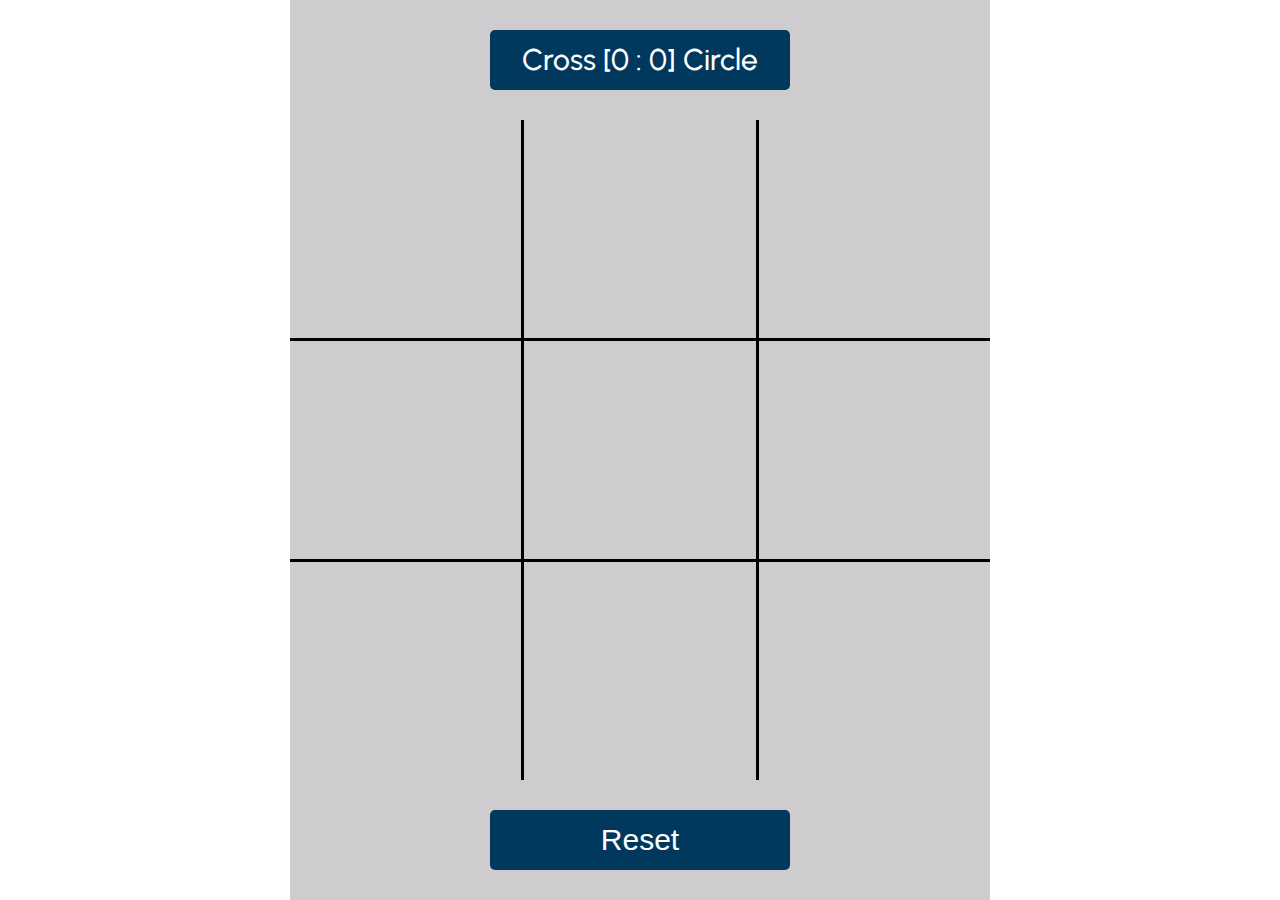
==== krestik-nolik/html/index.html @ dbb99fd6 "Add files via upload" ====
<!DOCTYPE html>
<html lang="en">
<head>
    <meta charset="UTF-8">
    <meta http-equiv="X-UA-Compatible" content="IE=edge">
    <meta name="viewport" content="width=device-width, initial-scale=1.0">
    <title>Document</title>
    <link rel="stylesheet" href="../css/style.css">
</head>
<body>
    <div class="content">
        <div class="counter">Cross [<span id="krestik">0</span> : <span id="nolik">0</span>] Circle</div>
        <div class="field" id="field">
            <div class="line line_ver"></div>
            <div class="line line_ver"></div>
            <div class="line line_hor"></div>
            <div class="line line_hor"></div>
            <div class="field1"></div>
            <div class="field1"></div>
            <div class="field1"></div>
            <div class="field1"></div>
            <div class="field1"></div>
            <div class="field1"></div>
            <div class="field1"></div>
            <div class="field1"></div>
            <div class="field1"></div>
        </div>
        <button id="reset">Reset</button>
    </div>
</body>
<script src="../js/script.js" type="text/javascript"></script>
</html>
---- krestik-nolik/css/style.css ----
*{
    margin: 0;
    padding: 0;
}
:root{
    --width: 3px;
    --color: black;
    --size: 700px;
    --btn_bg: #01395e;
    --btn_bg_hover: #0091cf;
    --orange: #ceccce;
    --coral: #fd4445;
}

@font-face {
    font-family: urbanist;
    src: url(../fonts/Urbanist-Medium.ttf);
    font-weight: 400;
}

.content{
    width: min(100% - 15px, var(--size));
    height: 100vh;
    margin-inline: auto;
    display: flex;
    flex-direction: column;
    align-items: center;
    justify-content: center;
    font-family: urbanist;
    background-color: var(--orange);
}
.field{
    display: flex;
    justify-content: center;
    flex-wrap: wrap;
    width: var(--size);
    height: var(--size);
    position: relative;
}
.field1{
    width: 33%;
    height: 33%;
    text-align: center;
    color: var(--coral);
    font-size: calc(0.25*var(--size));
}
.line_ver{
    height: 100%;
    width: var(--width);
}
.line_hor{
    width: 100%;
    height: var(--width);
}
.line{
    position: absolute;
    background-color: var(--color);
}
.line_ver:nth-child(1){
    left: 33%;
}
.line_ver:nth-child(2){
    right: 33%;
}
.line_hor:nth-child(3){
    top: 33%;
}
.line_hor:nth-child(4){
    bottom: 33%;
}
#reset, .counter{
    width: 300px;
    height: 60px;
    line-height: 60px;
    margin: 30px;
    color: white;
    font-size: 30px;
    border-radius: 5px;
    border: none;
    background-color: var(--btn_bg);
    transition: all .15s ease-out;
    text-align: center;
}
#reset:hover{
    background-color: var(--btn_bg_hover);
}
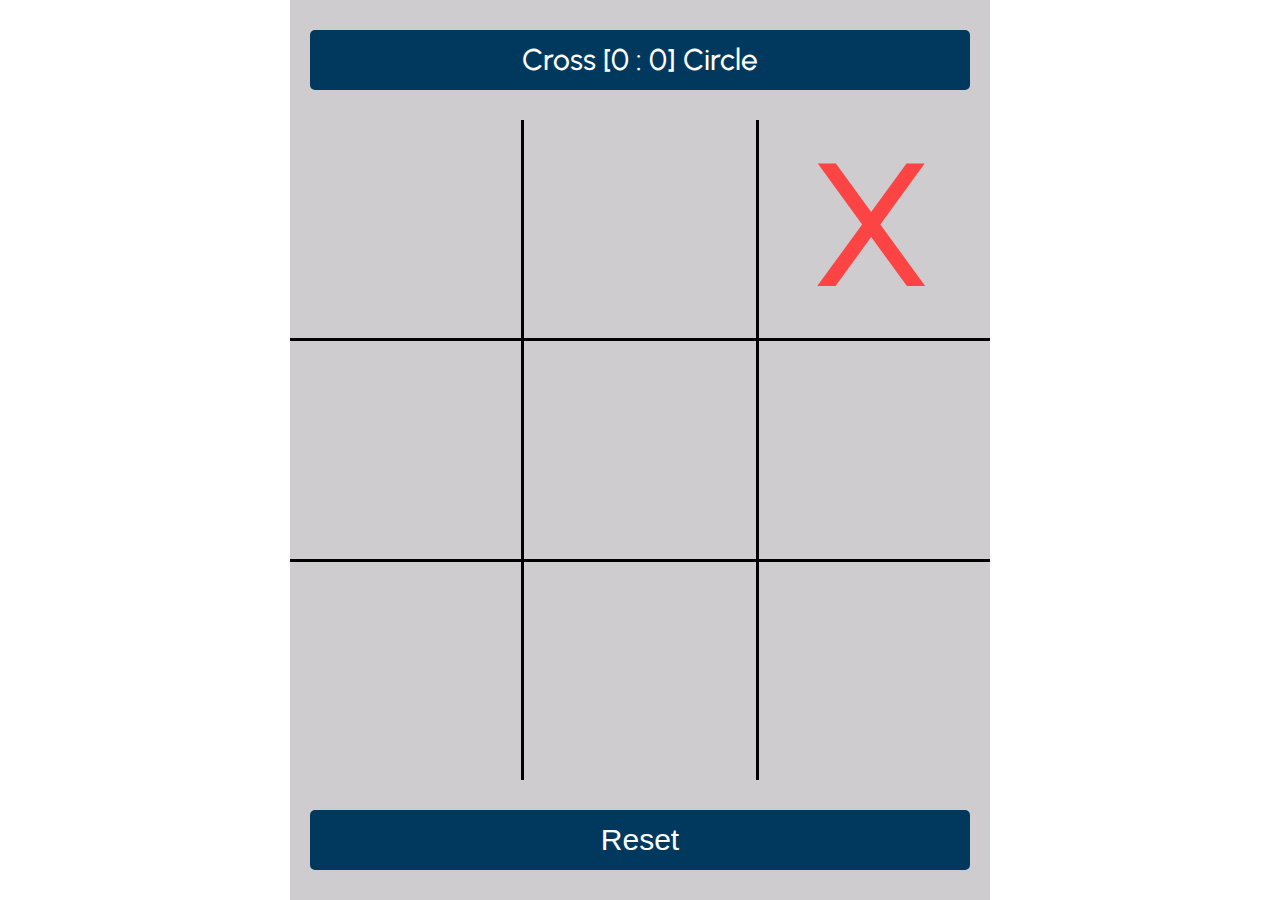
==== commit c34a2d1b: "Add files via upload" ====
--- a/krestik-nolik/html/index.html
+++ b/krestik-nolik/html/index.html
@@ -25,7 +25,13 @@
             <div class="field1"></div>
             <div class="field1"></div>
         </div>
-        <button id="reset">Reset</button>
+        <button id="reset" class="reset">Reset</button>
+        <div class="black" id="black"></div>
+        <div class="dialog" id="dialog">
+            <div></div>
+            <span class="font_size_48" id="text"></span>
+            <button id="reset2" class="reset">Reset</button>
+        </div>
     </div>
 </body>
 <script src="../js/script.js" type="text/javascript"></script>
--- a/krestik-nolik/css/style.css
+++ b/krestik-nolik/css/style.css
@@ -28,6 +28,8 @@
     justify-content: center;
     font-family: urbanist;
     background-color: var(--orange);
+    position: relative;
+    z-index: 1;
 }
 .field{
     display: flex;
@@ -68,8 +70,8 @@
 .line_hor:nth-child(4){
     bottom: 33%;
 }
-#reset, .counter{
-    width: 300px;
+.reset, .counter{
+    width: calc(100% - 40px);
     height: 60px;
     line-height: 60px;
     margin: 30px;
@@ -81,6 +83,42 @@
     transition: all .15s ease-out;
     text-align: center;
 }
-#reset:hover{
+.reset:hover{
     background-color: var(--btn_bg_hover);
+}
+.dialog{
+    width: calc(80% - 20px);
+    height: calc(50% - 20px);
+    background-color: white;
+    box-shadow: 5px 5px 5px rgba(0, 0, 0, .5);
+    border-radius: 10px;
+    position: absolute;
+    z-index: 10;
+    top: 50%;
+    left: 50%;
+    transform: translate(-50%, -50%);
+    display: none;
+    flex-direction: column;
+    justify-content: space-around;
+    align-items: center;
+}
+.font_size_48{
+    font-family: urbanist;
+    font-size: 48px;
+    color: var(--color);
+    text-align: center;
+}
+.black{
+    width: 100vw;
+    height: 100vh;
+    position: absolute;
+    z-index: 9;
+    background-color: #2c2c2c;
+    opacity: .7;
+    display: none;
+}
+@media screen and (orientation: portrait) {
+    *:root{
+        --size: 300px;
+    }
 }